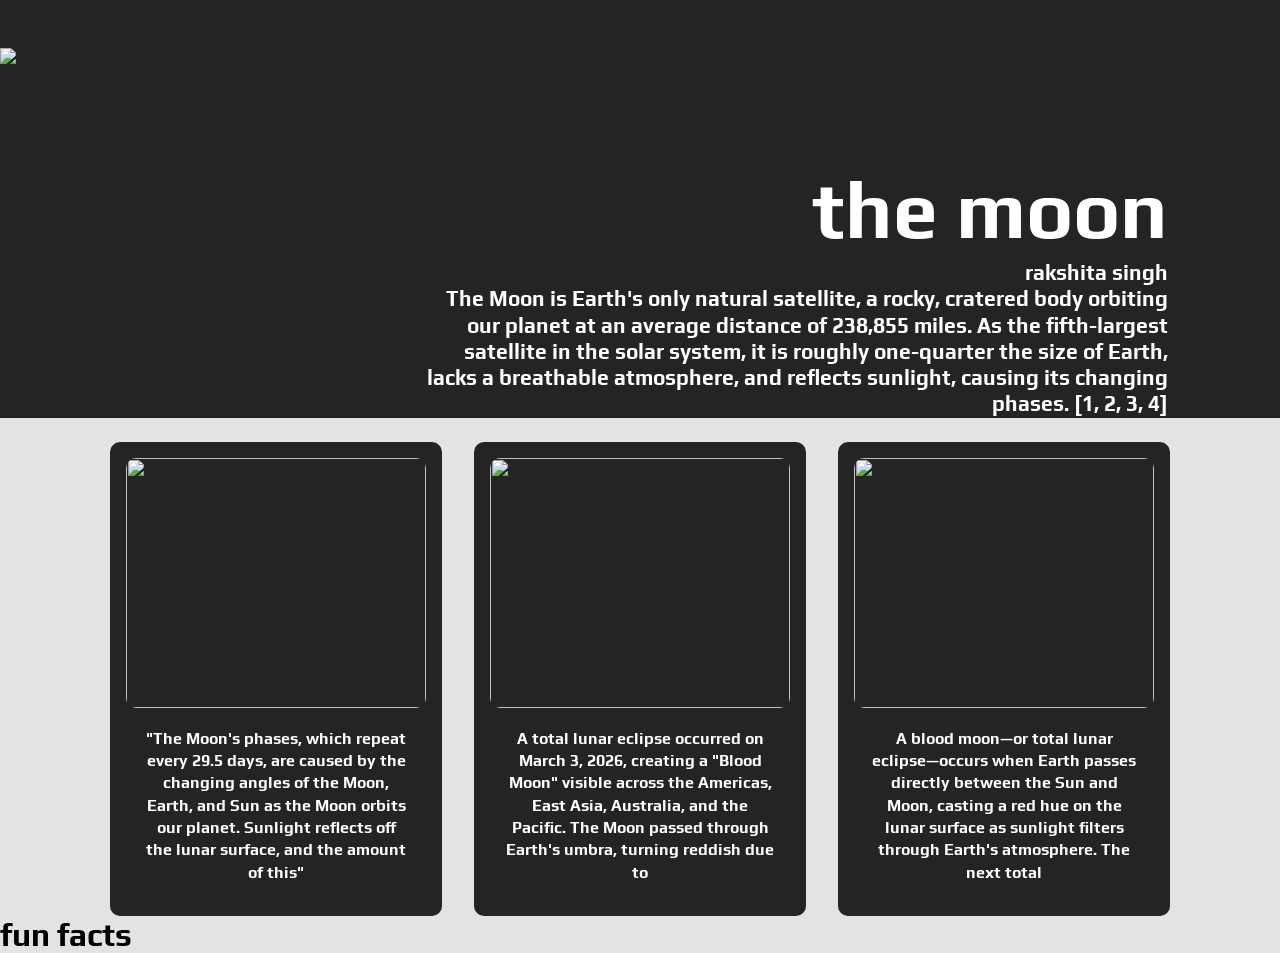
==== index.html @ e358d4cd "workw/emoolie" ====
<!DOCTYPE html>
<html lang="en">
<head>
    <meta charset="UTF-8">
    <meta name="viewport" content="width=device-width, initial-scale=1.0">
    <title>Document</title>

    <style>
        @import url('https://fonts.googleapis.com/css2?family=Play:wght@400;700&display=swap');
    </style>
    <link rel="stylesheet" href="style.css">


</head>
<body>
    <div class="header">
        <div class="header-container">
            <img src="https://pngimg.com/d/moon_PNG51.png">

            <div class="text-container">
                <h1>the moon</h1>
                <h6>rakshita singh</h6>
                <h6>The Moon is Earth's only natural satellite, a rocky, cratered body orbiting our planet at an average distance of 238,855 miles. As the fifth-largest satellite in the solar system, it is roughly one-quarter the size of Earth, lacks a breathable atmosphere, and reflects sunlight, causing its changing phases. [1, 2, 3, 4]</h6>
            </div>
         </div>
        </div>

    <div class="fact-section">
        <div class="card-container">
            <div class="card">
                <img src="https://assets.science.nasa.gov/dynamicimage/assets/science/psd/solar/2023/09/m/moon_phases.jpg?w=3728&h=3728&fit=clip&crop=faces%2Cfocalpoint">
                <h6>"The Moon's phases, which repeat every 29.5 days, are caused by the changing angles of the Moon, Earth, and Sun as the Moon orbits our planet. Sunlight reflects off the lunar surface, and the amount of this"</h6>
            </div>
            <div class="card">
                <img src="https://static.scientificamerican.com/dam/asset/d9f3e938-429c-4fda-9917-3ac03b36f40a/Lunar-solar-eclipse.jpeg?m=1775566643.464&w=600">
                <h6>A total lunar eclipse occurred on March 3, 2026, creating a "Blood Moon" visible across the Americas, East Asia, Australia, and the Pacific. The Moon passed through Earth's umbra, turning reddish due to</h6>
            </div>
            <div class="card">
                <img src="https://upload.wikimedia.org/wikipedia/commons/thumb/1/1f/Full_Eclipse_of_the_Moon_as_seen_in_from_Irvine%2C_CA%2C_USA_%2852075715442%29_%28cropped%29.jpg/250px-Full_Eclipse_of_the_Moon_as_seen_in_from_Irvine%2C_CA%2C_USA_%2852075715442%29_%28cropped%29.jpg">
                <h6>A blood moon—or total lunar eclipse—occurs when Earth passes directly between the Sun and Moon, casting a red hue on the lunar surface as sunlight filters through Earth's atmosphere. The next total</h6>
            </div>
        </div>
        <h1>fun facts</h1>
    </div>
        


</body>
</html>
---- style.css ----
* {
    padding: 0;
    margin: 0;
    font-family: "Play", sans-serif;
}

.header {
    background-color: #242424;
    color: white;
     font-weight: 400;

     padding-top: 10rem;
     padding-right: 7rem;
}

.header-container {
    display: flex;
    justify-content: center;
}

.text-container {
    text-align: right;
    margin-left: 15rem;
    line-height: 1.25;
}

.text-container h1 {
    font-size: 80px;
}

.text-container h6 {
    font-size: 21px;
}

.header-container img {
    width: 45rem;
    margin-top: -7rem;
}

.header-container img:hover {
    transform: scale(1.1) rotate(.3deg);
    transition: 1s ease;
    cursor: pointer;
}

.fact-section {
    padding-top: 1.5rem;
    background-color: #e3e3e3;
}

.fact-section img{
    width: 300px;
    height: 250px;
    object-fit: cover;
    border-radius: 10px;
}

.card {
    background-color: #242424;
    color: white;
    width: 45%;
    text-align: center;
    padding: 1rem;
    border-radius: 10px;
}

.card-container {
    display: flex;
    justify-content: center;
    gap: 2rem;

    margin-left: 13rem;
    margin-right: 13rem;
}

.card h6 {
    padding: 1rem;
    font-size: 1rem;
    line-height: 1.4;
}
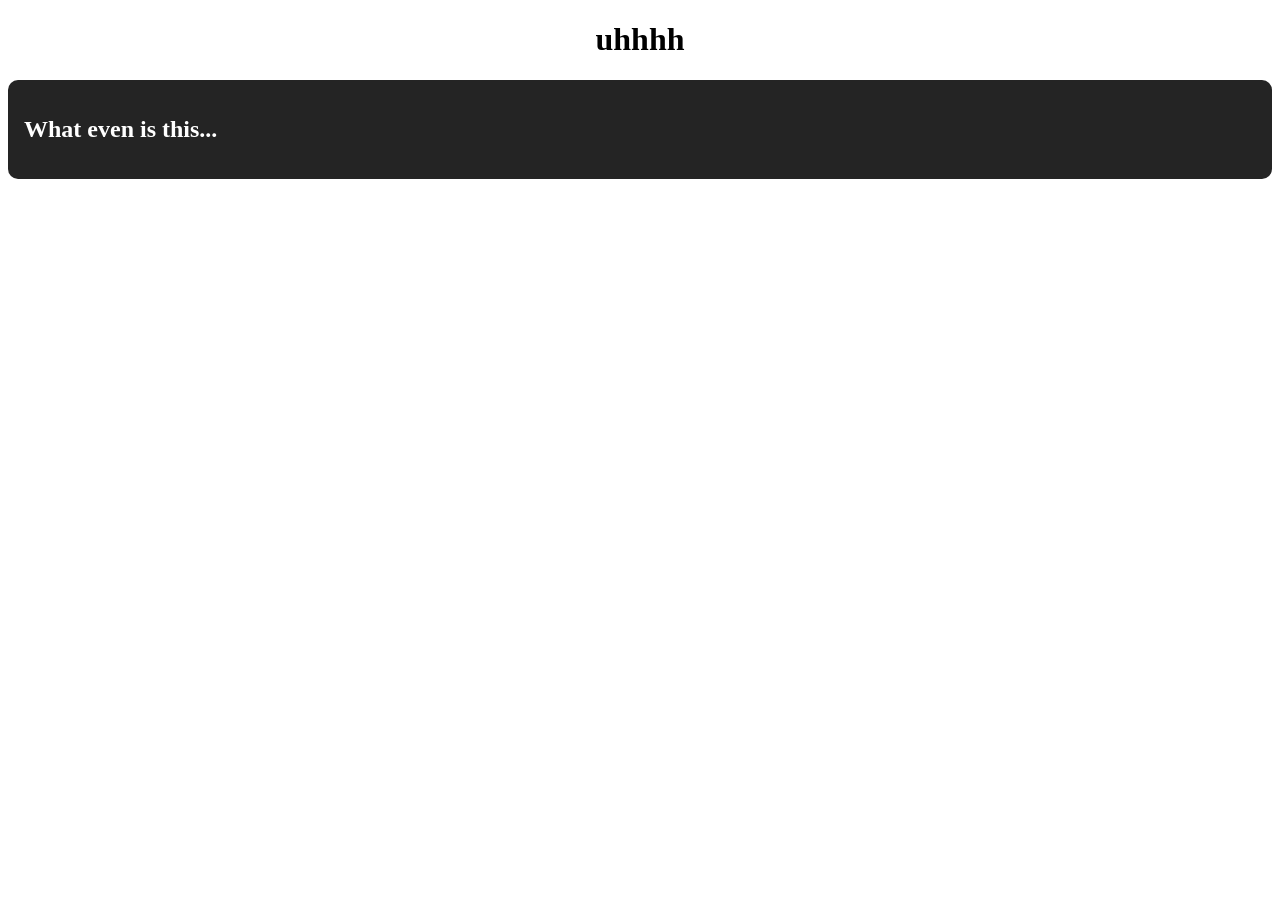
==== commit eda55384: "new ideas.." ====
--- a/index.html
+++ b/index.html
@@ -3,47 +3,28 @@
 <head>
     <meta charset="UTF-8">
     <meta name="viewport" content="width=device-width, initial-scale=1.0">
-    <title>Document</title>
+    <link rel="stylesheet" href="style.css">
+<style>
+        @import url('https://fonts.googleapis.com/css2?family=Audiowide&family=Satisfy&display=swap');
+    </style>
 
-    <style>
-        @import url('https://fonts.googleapis.com/css2?family=Play:wght@400;700&display=swap');
-    </style>
-    <link rel="stylesheet" href="style.css">
+</head>
+
+<body>
+    <h1 align="center">uhhhh</h1>
 
 
-</head>
-<body>
-    <div class="header">
-        <div class="header-container">
-            <img src="https://pngimg.com/d/moon_PNG51.png">
-
-            <div class="text-container">
-                <h1>the moon</h1>
-                <h6>rakshita singh</h6>
-                <h6>The Moon is Earth's only natural satellite, a rocky, cratered body orbiting our planet at an average distance of 238,855 miles. As the fifth-largest satellite in the solar system, it is roughly one-quarter the size of Earth, lacks a breathable atmosphere, and reflects sunlight, causing its changing phases. [1, 2, 3, 4]</h6>
-            </div>
-         </div>
-        </div>
-
-    <div class="fact-section">
+    
+    <div class="info-section">
         <div class="card-container">
             <div class="card">
-                <img src="https://assets.science.nasa.gov/dynamicimage/assets/science/psd/solar/2023/09/m/moon_phases.jpg?w=3728&h=3728&fit=clip&crop=faces%2Cfocalpoint">
-                <h6>"The Moon's phases, which repeat every 29.5 days, are caused by the changing angles of the Moon, Earth, and Sun as the Moon orbits our planet. Sunlight reflects off the lunar surface, and the amount of this"</h6>
+                <p class="checkbox-item">
+                    <h2>What even is this...</h2>
+                        <p></p>
+                </p>
             </div>
-            <div class="card">
-                <img src="https://static.scientificamerican.com/dam/asset/d9f3e938-429c-4fda-9917-3ac03b36f40a/Lunar-solar-eclipse.jpeg?m=1775566643.464&w=600">
-                <h6>A total lunar eclipse occurred on March 3, 2026, creating a "Blood Moon" visible across the Americas, East Asia, Australia, and the Pacific. The Moon passed through Earth's umbra, turning reddish due to</h6>
-            </div>
-            <div class="card">
-                <img src="https://upload.wikimedia.org/wikipedia/commons/thumb/1/1f/Full_Eclipse_of_the_Moon_as_seen_in_from_Irvine%2C_CA%2C_USA_%2852075715442%29_%28cropped%29.jpg/250px-Full_Eclipse_of_the_Moon_as_seen_in_from_Irvine%2C_CA%2C_USA_%2852075715442%29_%28cropped%29.jpg">
-                <h6>A blood moon—or total lunar eclipse—occurs when Earth passes directly between the Sun and Moon, casting a red hue on the lunar surface as sunlight filters through Earth's atmosphere. The next total</h6>
-            </div>
-        </div>
-        <h1>fun facts</h1>
-    </div>
-        
+
+</body>
 
 
-</body>
-</html>
+</html>
--- a/style.css
+++ b/style.css
@@ -1,65 +1,21 @@
-* {
-    padding: 0;
-    margin: 0;
-    font-family: "Play", sans-serif;
+/* * {
+  font-family: "Satisfy", cursive;
+  font-weight: 400;
+  font-style: normal;scrollbar-width: ;
 }
+  */
 
-.header {
-    background-color: #242424;
-    color: white;
-     font-weight: 400;
-
-     padding-top: 10rem;
-     padding-right: 7rem;
-}
-
-.header-container {
-    display: flex;
-    justify-content: center;
-}
-
-.text-container {
-    text-align: right;
-    margin-left: 15rem;
-    line-height: 1.25;
-}
-
-.text-container h1 {
-    font-size: 80px;
-}
-
-.text-container h6 {
-    font-size: 21px;
-}
-
-.header-container img {
-    width: 45rem;
-    margin-top: -7rem;
-}
-
-.header-container img:hover {
-    transform: scale(1.1) rotate(.3deg);
-    transition: 1s ease;
-    cursor: pointer;
-}
-
-.fact-section {
-    padding-top: 1.5rem;
-    background-color: #e3e3e3;
-}
-
-.fact-section img{
-    width: 300px;
-    height: 250px;
-    object-fit: cover;
-    border-radius: 10px;
+.title {
+    font-size: 60px;
+    text-align: center;
 }
 
 .card {
     background-color: #242424;
     color: white;
-    width: 45%;
-    text-align: center;
+    width: 100%;
+    height: auto;
+    text-align: left;
     padding: 1rem;
     border-radius: 10px;
 }
@@ -67,16 +23,12 @@
 .card-container {
     display: flex;
     justify-content: center;
-    gap: 2rem;
-
-    margin-left: 13rem;
-    margin-right: 13rem;
+    width: 100%;
 }
 
 .card h6 {
-    padding: 1rem;
-    font-size: 1rem;
-    line-height: 1.4;
+    font-size: 5rem;
+    
 }
 
-
+/*star buttons
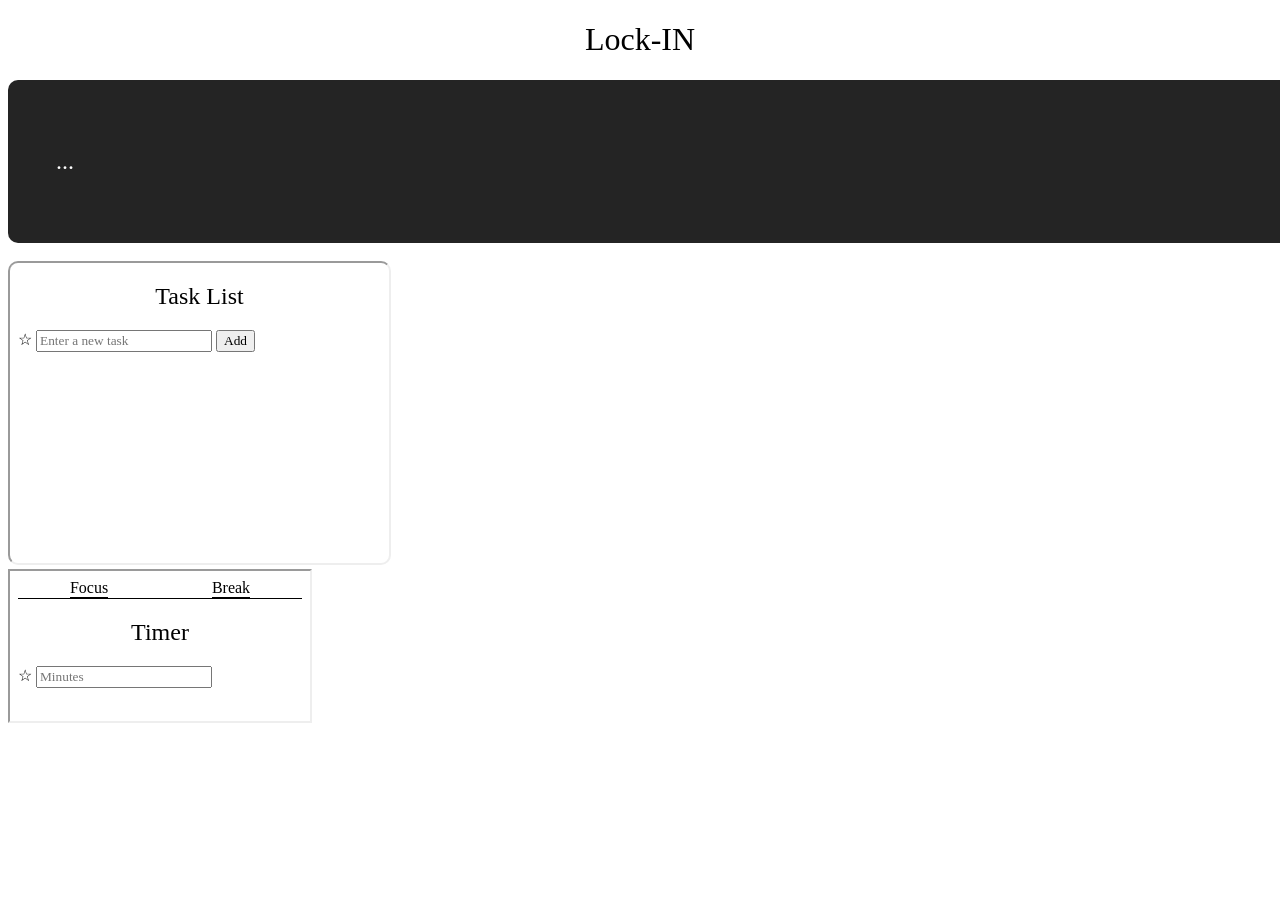
==== commit 209e8831: "timer + checklist" ====
--- a/index.html
+++ b/index.html
@@ -11,18 +11,35 @@
 </head>
 
 <body>
-    <h1 align="center">uhhhh</h1>
+    <h1 align="center">Lock-IN</h1>
 
 
     
-    <div class="info-section">
-        <div class="card-container">
-            <div class="card">
-                <p class="checkbox-item">
-                    <h2>What even is this...</h2>
-                        <p></p>
-                </p>
-            </div>
+    <div class="info-container">
+        <div class="card">
+            <h2>...</h2>
+        </div>
+
+    <div class="timer">
+
+    </div>
+<br>
+    
+    <div class="checklist-container">
+        <iframe src="checklist.html" 
+        class="checklist">
+        </iframe>
+    </div>
+
+    <div class="Ptimer-container">
+        <div class="Ctimer-container">
+            <iframe src="timer.html" class="timer">
+            </iframe>
+        </div>
+    </div>
+
+
+<script src="index.js"></script>
 
 </body>
 
--- a/style.css
+++ b/style.css
@@ -1,9 +1,9 @@
-/* * {
-  font-family: "Satisfy", cursive;
+* {
+  font-family:'Times New Roman', Times, serif;
   font-weight: 400;
   font-style: normal;scrollbar-width: ;
 }
-  */
+  *
 
 .title {
     font-size: 60px;
@@ -16,11 +16,11 @@
     width: 100%;
     height: auto;
     text-align: left;
-    padding: 1rem;
+    padding: 3rem;
     border-radius: 10px;
 }
 
-.card-container {
+.container {
     display: flex;
     justify-content: center;
     width: 100%;
@@ -28,7 +28,59 @@
 
 .card h6 {
     font-size: 5rem;
-    
 }
 
+.cardcontainer {
+    display: flex;
+    justify-content: space-around;
+    width: 100%;
+    margin-top: 2rem;
+    height: 100%;
+
+}
+
+ .checklist {
+    width: 30%;
+    height: 300px;
+    margin-right: 10px;
+    border-radius: 10px;
+    justify-content: center;
+ }
+
+[data-tab-content] {
+    display:none;
+}
+
+active.[data-tab-content] {
+    display; block;
+}
+
+
+.tabs {
+    display: flex;
+    justify-content: space-around;
+    list-style-type: none;
+    margin: 0;
+    padding: 0;
+    border-bottom: 1px solid black;
+}
+
+.tab {
+    cursor: pointer;
+    padding: 10px;
+}
+
+.tab.active {
+    background-color: #CCC;
+}
+
+.tab:hover {
+    background-color: #AAA;
+}
+
+.tab-content {
+    margin-left: 20px;
+    margin-right: 20px;
+
+}
 /*star buttons
